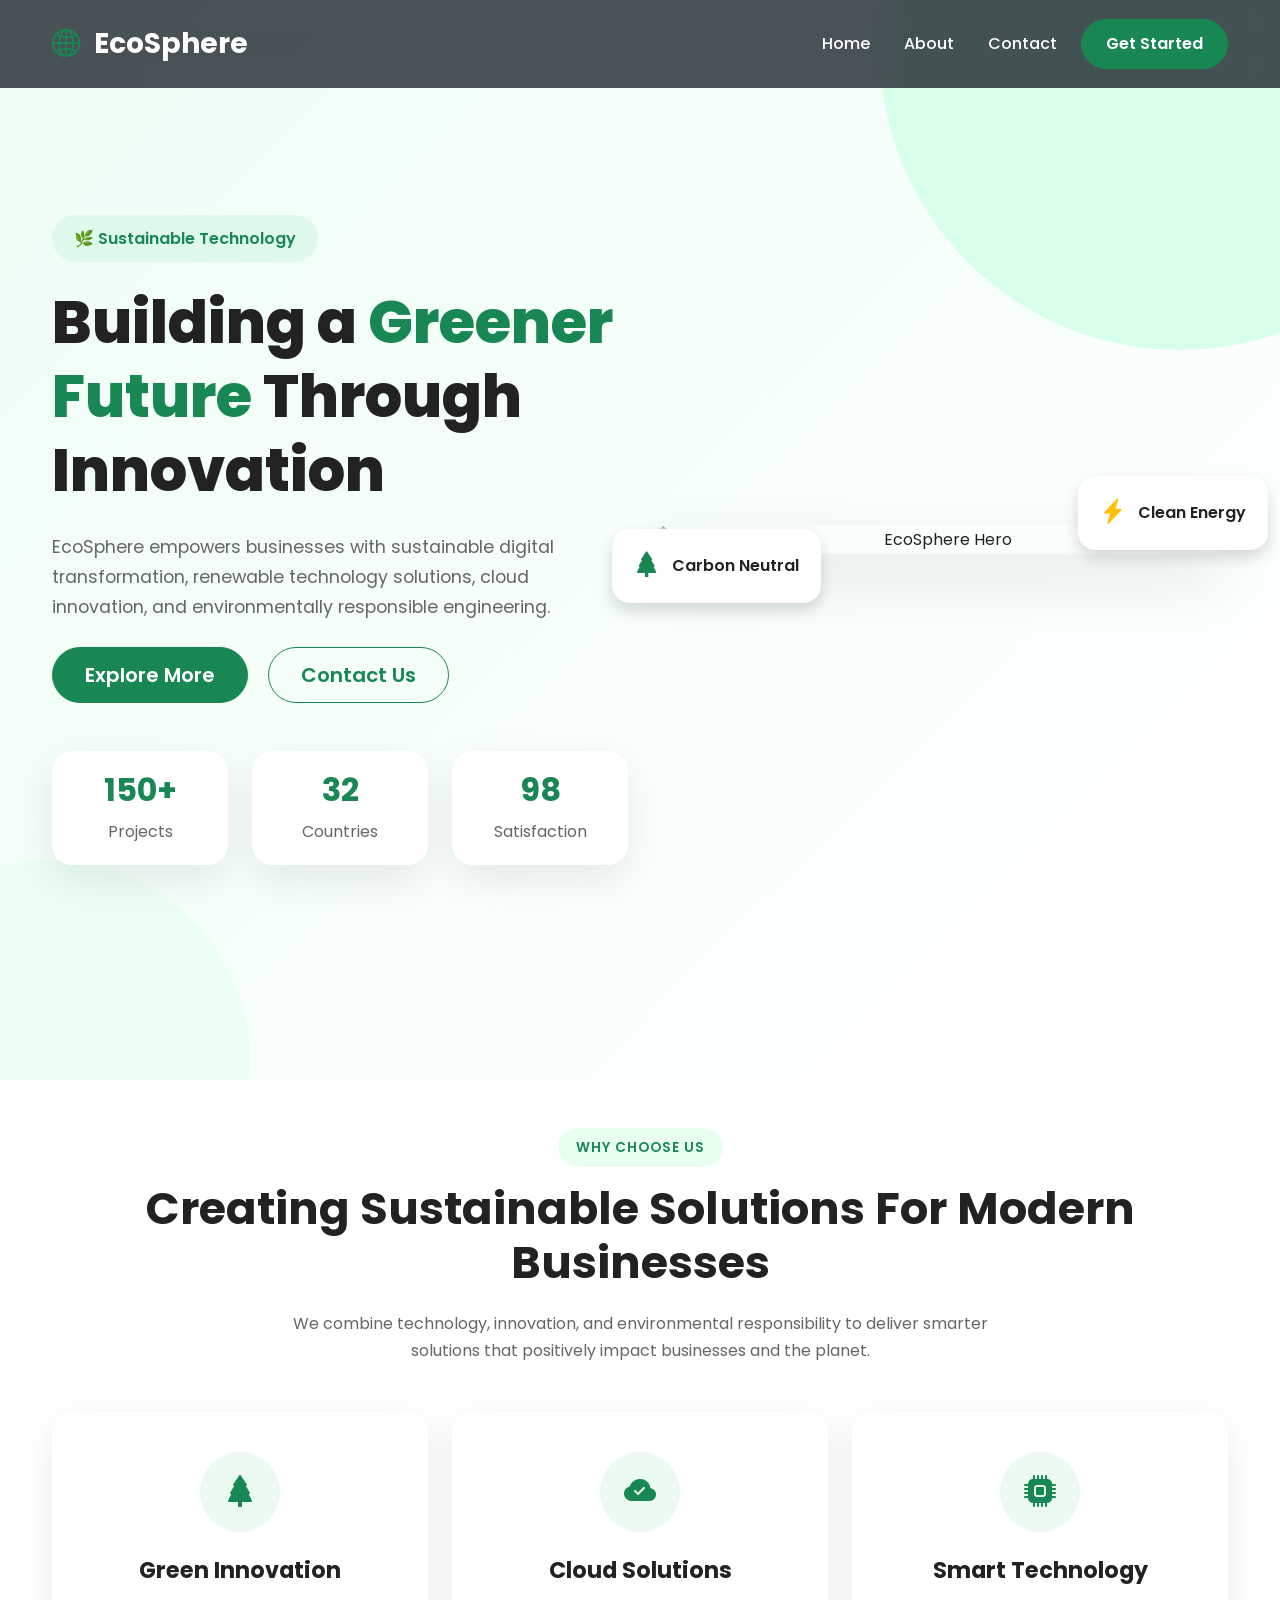
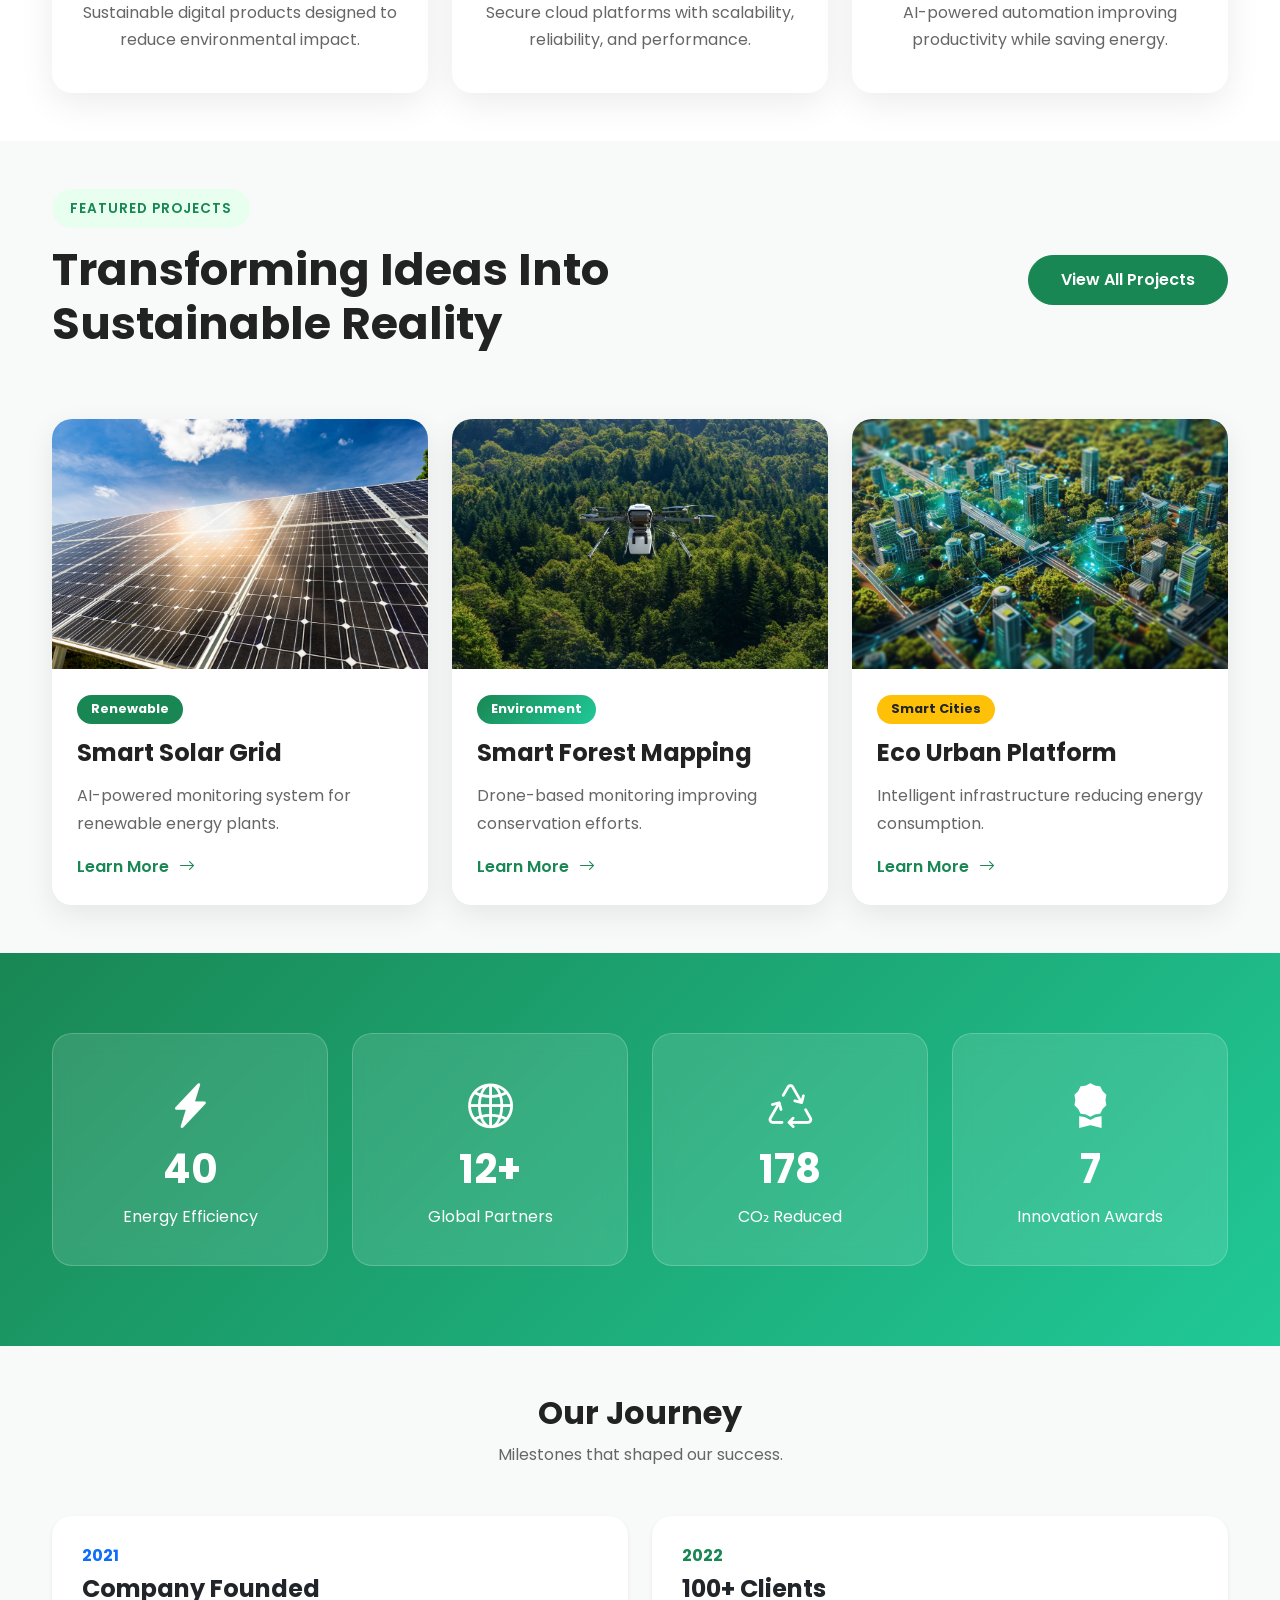
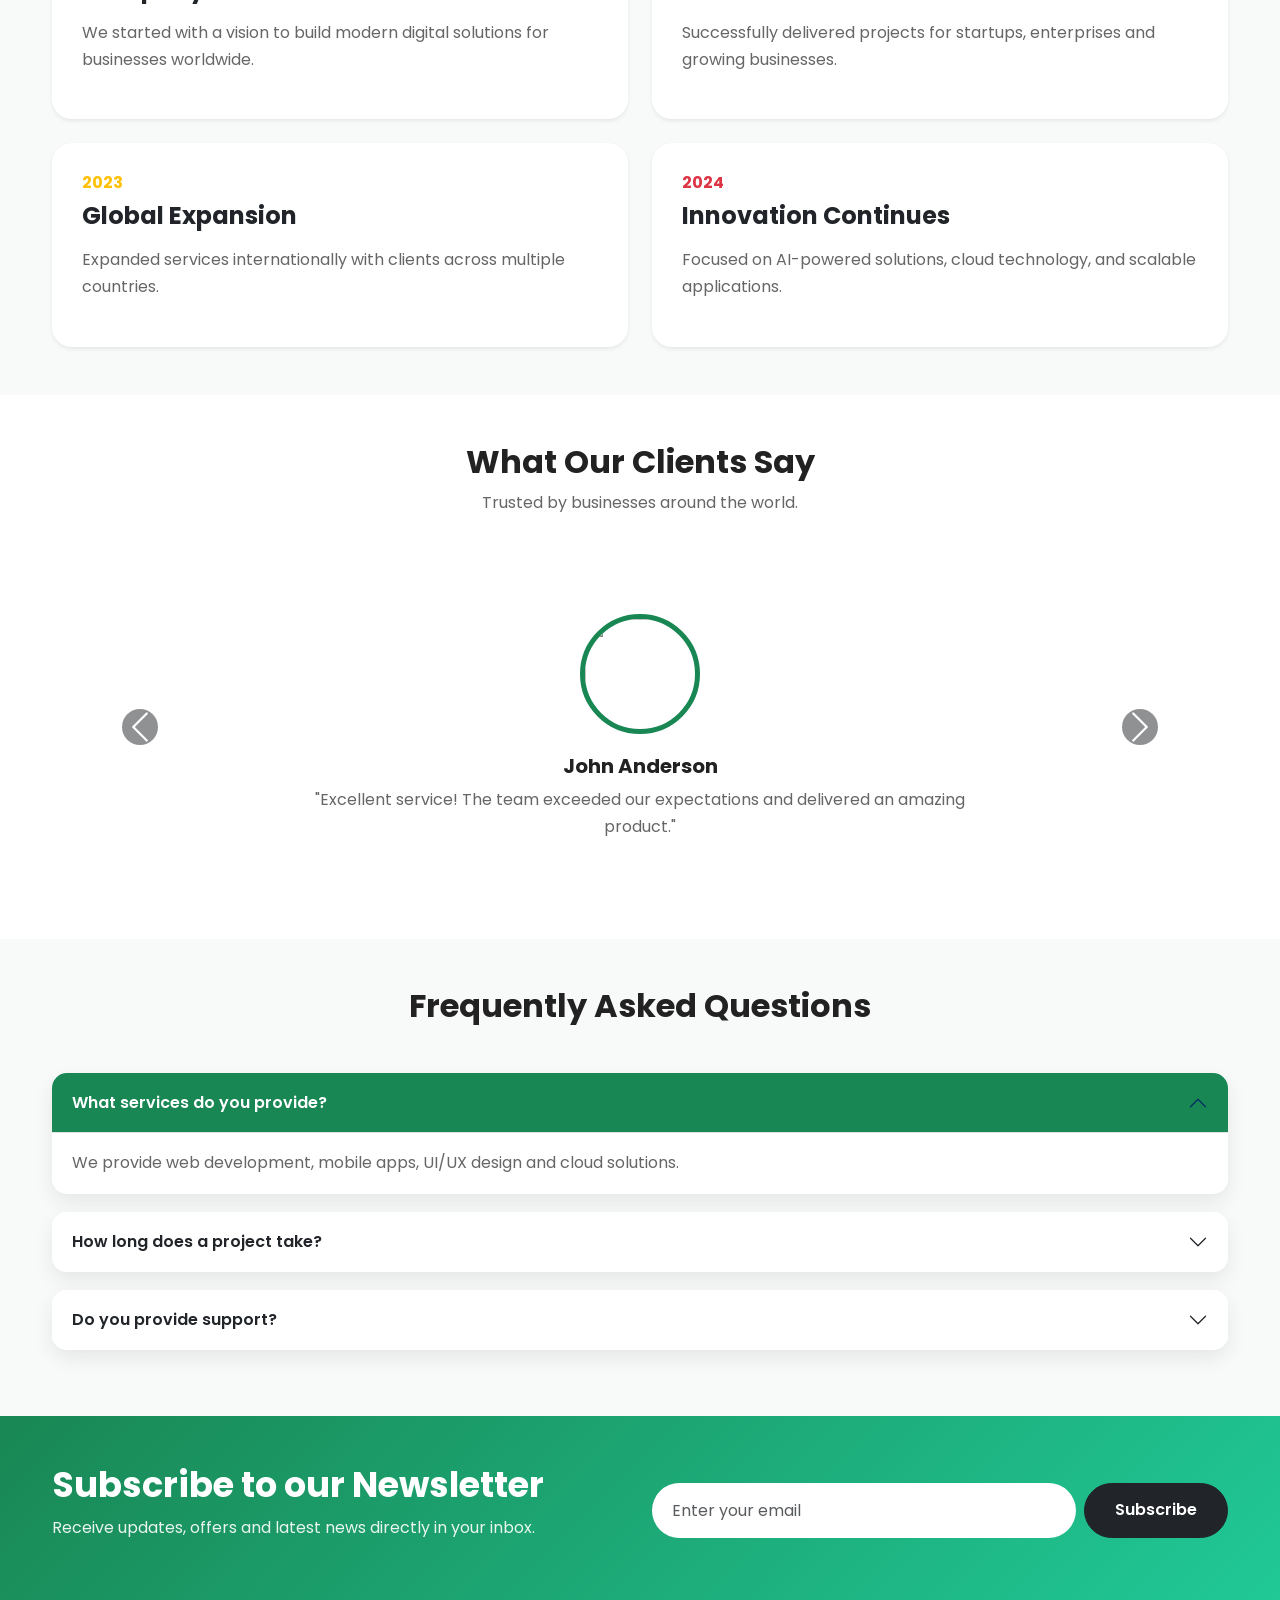
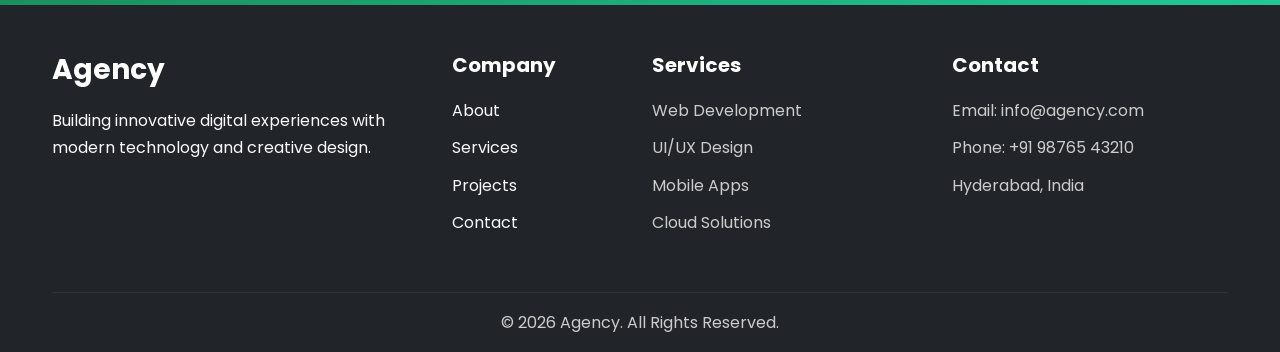
==== index.html @ 586045f1 "Initial EcoSphere website" ====
<!DOCTYPE html>
<html lang="en">

<head>
    <meta charset="UTF-8">
    <meta name="viewport" content="width=device-width, initial-scale=1.0">

    <title>EcoSphere | Sustainable Innovation</title>

    <meta name="description"
        content="EcoSphere is a modern sustainable technology company delivering eco-friendly digital solutions for a greener future.">

    <link rel="icon" href="images/favicon.png">

    <!-- Bootstrap 5 -->
    <link href="https://cdn.jsdelivr.net/npm/bootstrap@5.3.8/dist/css/bootstrap.min.css" rel="stylesheet">

    <!-- Bootstrap Icons -->
    <link rel="stylesheet"
        href="https://cdn.jsdelivr.net/npm/bootstrap-icons@1.13.1/font/bootstrap-icons.min.css">

    <!-- Google Font -->
    <link
        href="https://fonts.googleapis.com/css2?family=Poppins:wght@300;400;500;600;600;700;800&display=swap"
        rel="stylesheet">

    <!-- AOS Animation -->
    <link href="https://unpkg.com/aos@2.3.4/dist/aos.css" rel="stylesheet">

    <!-- Custom CSS -->
    <link rel="stylesheet" href="css/style.css">

</head>

<body>

    <!--==========================
            NAVBAR
    ===========================-->

    <nav class="navbar navbar-expand-lg navbar-dark fixed-top glass-navbar">

        <div class="container">

            <a class="navbar-brand fw-bold fs-3" href="index.html">

                <i class="bi bi-globe2 text-success"></i>

                EcoSphere

            </a>

            <button class="navbar-toggler"
                data-bs-toggle="collapse"
                data-bs-target="#navbarMenu">

                <span class="navbar-toggler-icon"></span>

            </button>

            <div class="collapse navbar-collapse"
                id="navbarMenu">

                <ul class="navbar-nav ms-auto align-items-lg-center">

                    <li class="nav-item">

                        <a class="nav-link active"
                            href="index.html">

                            Home

                        </a>

                    </li>

                    <li class="nav-item">

                        <a class="nav-link"
                            href="about.html">

                            About

                        </a>

                    </li>

                    <li class="nav-item">

                        <a class="nav-link"
                            href="contact.html">

                            Contact

                        </a>

                    </li>

                    <li class="nav-item ms-lg-3">

                        <a href="contact.html"
                            class="btn btn-success rounded-pill px-4">

                            Get Started

                        </a>

                    </li>

                </ul>

            </div>

        </div>

    </nav>

    <!--==========================
            HERO SECTION
    ===========================-->

    <section class="hero">

        <div class="container">

            <div class="row align-items-center min-vh-100">

                <!-- Left -->

                <div class="col-lg-6"
                    data-aos="fade-right">

                    <span class="hero-tag">

                        🌿 Sustainable Technology

                    </span>

                    <h1 class="hero-title mt-4">

                        Building a

                        <span class="text-success">

                            Greener Future

                        </span>

                        Through Innovation

                    </h1>

                    <p class="hero-text">

                        EcoSphere empowers businesses with
                        sustainable digital transformation,
                        renewable technology solutions,
                        cloud innovation,
                        and environmentally responsible engineering.

                    </p>

                    <div class="mt-4">

                        <a href="about.html"
                            class="btn btn-success btn-lg me-3">

                            Explore More

                        </a>

                        <a href="contact.html"
                            class="btn btn-outline-success btn-lg">

                            Contact Us

                        </a>

                    </div>

                    <!-- Hero Statistics -->

                    <div class="row mt-5">

                        <div class="col-4">

                            <div class="stat-box">

                                <h3>

                                    150+

                                </h3>

                                <p>

                                    Projects

                                </p>

                            </div>

                        </div>

                        <div class="col-4">

                            <div class="stat-box">

                                <h3>

                                    32

                                </h3>

                                <p>

                                    Countries

                                </p>

                            </div>

                        </div>

                        <div class="col-4">

                            <div class="stat-box">

                                <h3>

                                    98%

                                </h3>

                                <p>

                                    Satisfaction

                                </p>

                            </div>

                        </div>

                    </div>

                </div>

                <!-- Right -->

                <div class="col-lg-6 text-center"
                    data-aos="fade-left">

                    <div class="hero-image-wrapper">

                        <img
                            src="images/hero.jpg"
                            class="img-fluid hero-image"
                            alt="EcoSphere Hero">

                        <div class="floating-card card-one shadow">

                            <i class="bi bi-tree-fill text-success"></i>

                            <span>

                                Carbon Neutral

                            </span>

                        </div>

                        <div class="floating-card card-two shadow">

                            <i class="bi bi-lightning-charge-fill text-warning"></i>

                            <span>

                                Clean Energy

                            </span>

                        </div>

                    </div>

                </div>

            </div>

        </div>

    </section>

        <!--==========================
            FEATURES
    ===========================-->

    <section class="py-5 bg-white">

        <div class="container">

            <div class="text-center mb-5"
                data-aos="fade-up">

                <span class="section-tag">

                    WHY CHOOSE US

                </span>

                <h2 class="section-title">

                    Creating Sustainable Solutions
                    For Modern Businesses

                </h2>

                <p class="section-text">

                    We combine technology, innovation, and environmental
                    responsibility to deliver smarter solutions that
                    positively impact businesses and the planet.

                </p>

            </div>

            <div class="row g-4">

                <div class="col-lg-4"
                    data-aos="fade-up"
                    data-aos-delay="100">

                    <div class="feature-card">

                        <div class="feature-icon">

                            <i class="bi bi-tree-fill"></i>

                        </div>

                        <h4>

                            Green Innovation

                        </h4>

                        <p>

                            Sustainable digital products designed
                            to reduce environmental impact.

                        </p>

                    </div>

                </div>

                <div class="col-lg-4"
                    data-aos="fade-up"
                    data-aos-delay="250">

                    <div class="feature-card">

                        <div class="feature-icon">

                            <i class="bi bi-cloud-check-fill"></i>

                        </div>

                        <h4>

                            Cloud Solutions

                        </h4>

                        <p>

                            Secure cloud platforms with scalability,
                            reliability, and performance.

                        </p>

                    </div>

                </div>

                <div class="col-lg-4"
                    data-aos="fade-up"
                    data-aos-delay="400">

                    <div class="feature-card">

                        <div class="feature-icon">

                            <i class="bi bi-cpu-fill"></i>

                        </div>

                        <h4>

                            Smart Technology

                        </h4>

                        <p>

                            AI-powered automation improving
                            productivity while saving energy.

                        </p>

                    </div>

                </div>

            </div>

        </div>

    </section>

    <!--==========================
            PROJECTS
    ===========================-->

    <section class="projects py-5">

        <div class="container">

            <div class="row align-items-center mb-5">

                <div class="col-lg-6"
                    data-aos="fade-right">

                    <span class="section-tag">

                        FEATURED PROJECTS

                    </span>

                    <h2 class="section-title">

                        Transforming Ideas Into Sustainable Reality

                    </h2>

                </div>

                <div class="col-lg-6 text-lg-end"
                    data-aos="fade-left">

                    <a href="about.html"
                        class="btn btn-success">

                        View All Projects

                    </a>

                </div>

            </div>

            <div class="row g-4">

                <!-- Project 1 -->

                <div class="col-lg-4"
                    data-aos="zoom-in">

                    <div class="project-card">

                        <img
                            src="images/project1.jpg"
                            class="img-fluid"
                            alt="Solar Energy">

                        <div class="project-content">

                            <span class="badge bg-success">

                                Renewable

                            </span>

                            <h4>

                                Smart Solar Grid

                            </h4>

                            <p>

                                AI-powered monitoring system for
                                renewable energy plants.

                            </p>

                            <a href="#"
                                class="project-link">

                                Learn More

                                <i class="bi bi-arrow-right"></i>

                            </a>

                        </div>

                    </div>

                </div>

                <!-- Project 2 -->

                <div class="col-lg-4"
                    data-aos="zoom-in"
                    data-aos-delay="150">

                    <div class="project-card">

                        <img
                            src="images/project2.jpg"
                            class="img-fluid"
                            alt="Forest">

                        <div class="project-content">

                            <span class="badge bg-primary">

                                Environment

                            </span>

                            <h4>

                                Smart Forest Mapping

                            </h4>

                            <p>

                                Drone-based monitoring
                                improving conservation efforts.

                            </p>

                            <a href="#"
                                class="project-link">

                                Learn More

                                <i class="bi bi-arrow-right"></i>

                            </a>

                        </div>

                    </div>

                </div>

                <!-- Project 3 -->

                <div class="col-lg-4"
                    data-aos="zoom-in"
                    data-aos-delay="300">

                    <div class="project-card">

                        <img
                            src="images/project3.jpg"
                            class="img-fluid"
                            alt="City">

                        <div class="project-content">

                            <span class="badge bg-warning text-dark">

                                Smart Cities

                            </span>

                            <h4>

                                Eco Urban Platform

                            </h4>

                            <p>

                                Intelligent infrastructure
                                reducing energy consumption.

                            </p>

                            <a href="#"
                                class="project-link">

                                Learn More

                                <i class="bi bi-arrow-right"></i>

                            </a>

                        </div>

                    </div>

                </div>

            </div>

        </div>

    </section>

    <!--==========================
            IMPACT
    ===========================-->

    <section class="impact-section">

        <div class="container">

            <div class="row g-4">

                <div class="col-md-6 col-lg-3"
                    data-aos="flip-left">

                    <div class="impact-card">

                        <i class="bi bi-lightning-charge-fill"></i>

                        <h2>

                            95%

                        </h2>

                        <p>

                            Energy Efficiency

                        </p>

                    </div>

                </div>

                <div class="col-md-6 col-lg-3"
                    data-aos="flip-left"
                    data-aos-delay="100">

                    <div class="impact-card">

                        <i class="bi bi-globe2"></i>

                        <h2>

                            30+

                        </h2>

                        <p>

                            Global Partners

                        </p>

                    </div>

                </div>

                <div class="col-md-6 col-lg-3"
                    data-aos="flip-left"
                    data-aos-delay="200">

                    <div class="impact-card">

                        <i class="bi bi-recycle"></i>

                        <h2>

                            420T

                        </h2>

                        <p>

                            CO₂ Reduced

                        </p>

                    </div>

                </div>

                <div class="col-md-6 col-lg-3"
                    data-aos="flip-left"
                    data-aos-delay="300">

                    <div class="impact-card">

                        <i class="bi bi-award-fill"></i>

                        <h2>

                            18

                        </h2>

                        <p>

                            Innovation Awards

                        </p>

                    </div>

                </div>

            </div>

        </div>

    </section>

    <!-- ========================= -->
<!-- INTERACTIVE TIMELINE -->
<!-- ========================= -->
<section id="timeline" class="py-5 bg-light">
    <div class="container">
        <div class="text-center mb-5" data-aos="fade-up">
            <h2 class="fw-bold">Our Journey</h2>
            <p class="text-muted">Milestones that shaped our success.</p>
        </div>

        <div class="row g-4">

            <div class="col-md-6" data-aos="fade-right">
                <div class="card border-0 shadow-sm h-100">
                    <div class="card-body">
                        <h5 class="fw-bold text-primary">2021</h5>
                        <h4>Company Founded</h4>
                        <p class="text-muted">
                            We started with a vision to build modern digital
                            solutions for businesses worldwide.
                        </p>
                    </div>
                </div>
            </div>

            <div class="col-md-6" data-aos="fade-left">
                <div class="card border-0 shadow-sm h-100">
                    <div class="card-body">
                        <h5 class="fw-bold text-success">2022</h5>
                        <h4>100+ Clients</h4>
                        <p class="text-muted">
                            Successfully delivered projects for startups,
                            enterprises and growing businesses.
                        </p>
                    </div>
                </div>
            </div>

            <div class="col-md-6" data-aos="fade-right">
                <div class="card border-0 shadow-sm h-100">
                    <div class="card-body">
                        <h5 class="fw-bold text-warning">2023</h5>
                        <h4>Global Expansion</h4>
                        <p class="text-muted">
                            Expanded services internationally with clients
                            across multiple countries.
                        </p>
                    </div>
                </div>
            </div>

            <div class="col-md-6" data-aos="fade-left">
                <div class="card border-0 shadow-sm h-100">
                    <div class="card-body">
                        <h5 class="fw-bold text-danger">2024</h5>
                        <h4>Innovation Continues</h4>
                        <p class="text-muted">
                            Focused on AI-powered solutions, cloud technology,
                            and scalable applications.
                        </p>
                    </div>
                </div>
            </div>

        </div>
    </div>
</section>

<!-- ========================= -->
<!-- TESTIMONIAL CAROUSEL -->
<!-- ========================= -->
<section id="testimonials" class="py-5">

    <div class="container">

        <div class="text-center mb-5" data-aos="fade-up">
            <h2 class="fw-bold">What Our Clients Say</h2>
            <p class="text-muted">
                Trusted by businesses around the world.
            </p>
        </div>

        <div id="testimonialCarousel"
             class="carousel slide"
             data-bs-ride="carousel">

            <div class="carousel-inner">

                <div class="carousel-item active">

                    <div class="text-center">

                        <img src="https://randomuser.me/api/portraits/men/32.jpg"
                             class="rounded-circle mb-3"
                             width="120"
                             alt="">

                        <h5>John Anderson</h5>

                        <p class="text-muted">
                            "Excellent service! The team exceeded our
                            expectations and delivered an amazing product."
                        </p>

                    </div>

                </div>

                <div class="carousel-item">

                    <div class="text-center">

                        <img src="https://randomuser.me/api/portraits/women/44.jpg"
                             class="rounded-circle mb-3"
                             width="120"
                             alt="">

                        <h5>Emily Watson</h5>

                        <p class="text-muted">
                            "Professional, reliable and highly skilled.
                            Highly recommended for any business."
                        </p>

                    </div>

                </div>

                <div class="carousel-item">

                    <div class="text-center">

                        <img src="https://randomuser.me/api/portraits/men/55.jpg"
                             class="rounded-circle mb-3"
                             width="120"
                             alt="">

                        <h5>Michael Brown</h5>

                        <p class="text-muted">
                            "Outstanding support and modern design.
                            We loved working with this team."
                        </p>

                    </div>

                </div>

            </div>

            <button class="carousel-control-prev"
                    type="button"
                    data-bs-target="#testimonialCarousel"
                    data-bs-slide="prev">

                <span class="carousel-control-prev-icon bg-dark rounded-circle"></span>

            </button>

            <button class="carousel-control-next"
                    type="button"
                    data-bs-target="#testimonialCarousel"
                    data-bs-slide="next">

                <span class="carousel-control-next-icon bg-dark rounded-circle"></span>

            </button>

        </div>

    </div>

</section>

<!-- ========================= -->
<!-- FAQ -->
<!-- ========================= -->
<section id="faq" class="py-5 bg-light">

    <div class="container">

        <div class="text-center mb-5" data-aos="fade-up">
            <h2 class="fw-bold">Frequently Asked Questions</h2>
        </div>

        <div class="accordion" id="faqAccordion">

            <div class="accordion-item">

                <h2 class="accordion-header">

                    <button class="accordion-button"
                            data-bs-toggle="collapse"
                            data-bs-target="#faq1">

                        What services do you provide?

                    </button>

                </h2>

                <div id="faq1"
                     class="accordion-collapse collapse show"
                     data-bs-parent="#faqAccordion">

                    <div class="accordion-body">
                        We provide web development, mobile apps,
                        UI/UX design and cloud solutions.
                    </div>

                </div>

            </div>

            <div class="accordion-item">

                <h2 class="accordion-header">

                    <button class="accordion-button collapsed"
                            data-bs-toggle="collapse"
                            data-bs-target="#faq2">

                        How long does a project take?

                    </button>

                </h2>

                <div id="faq2"
                     class="accordion-collapse collapse"
                     data-bs-parent="#faqAccordion">

                    <div class="accordion-body">
                        Depending on complexity, projects usually
                        take between 2–12 weeks.
                    </div>

                </div>

            </div>

            <div class="accordion-item">

                <h2 class="accordion-header">

                    <button class="accordion-button collapsed"
                            data-bs-toggle="collapse"
                            data-bs-target="#faq3">

                        Do you provide support?

                    </button>

                </h2>

                <div id="faq3"
                     class="accordion-collapse collapse"
                     data-bs-parent="#faqAccordion">

                    <div class="accordion-body">
                        Yes. We provide maintenance and technical support
                        after project completion.
                    </div>

                </div>

            </div>

        </div>

    </div>

</section>

<!-- ========================= -->
<!-- NEWSLETTER -->
<!-- ========================= -->
<section class="py-5 bg-primary text-white">

    <div class="container">

        <div class="row align-items-center">

            <div class="col-lg-6">

                <h2 class="fw-bold">
                    Subscribe to our Newsletter
                </h2>

                <p>
                    Receive updates, offers and latest news directly
                    in your inbox.
                </p>

            </div>

            <div class="col-lg-6">

                <form class="d-flex">

                    <input
                        type="email"
                        class="form-control me-2"
                        placeholder="Enter your email">

                    <button class="btn btn-dark">
                        Subscribe
                    </button>

                </form>

            </div>

        </div>

    </div>

</section>

<!-- ========================= -->
<!-- FOOTER -->
<!-- ========================= -->
<footer class="bg-dark text-white pt-5">

    <div class="container">

        <div class="row">

            <div class="col-lg-4 mb-4">

                <h3 class="fw-bold">Agency</h3>

                <p class="text-light">
                    Building innovative digital experiences with modern
                    technology and creative design.
                </p>

            </div>

            <div class="col-lg-2 col-md-6 mb-4">

                <h5>Company</h5>

                <ul class="list-unstyled">

                    <li><a href="#" class="text-light text-decoration-none">About</a></li>
                    <li><a href="#" class="text-light text-decoration-none">Services</a></li>
                    <li><a href="#" class="text-light text-decoration-none">Projects</a></li>
                    <li><a href="#" class="text-light text-decoration-none">Contact</a></li>

                </ul>

            </div>

            <div class="col-lg-3 col-md-6 mb-4">

                <h5>Services</h5>

                <ul class="list-unstyled">

                    <li>Web Development</li>
                    <li>UI/UX Design</li>
                    <li>Mobile Apps</li>
                    <li>Cloud Solutions</li>

                </ul>

            </div>

            <div class="col-lg-3">

                <h5>Contact</h5>

                <p>Email: info@agency.com</p>
                <p>Phone: +91 98765 43210</p>
                <p>Hyderabad, India</p>

            </div>

        </div>

        <hr class="border-secondary">

        <div class="text-center pb-3">

            <p class="mb-0">
                © 2026 Agency. All Rights Reserved.
            </p>

        </div>

    </div>

</footer>

<!-- Bootstrap JS -->
<script src="https://cdn.jsdelivr.net/npm/bootstrap@5.3.7/dist/js/bootstrap.bundle.min.js"></script>

<!-- AOS JS -->
<script src="https://unpkg.com/aos@2.3.4/dist/aos.js"></script>

<script src="js/script.js"></script>

<script>
AOS.init({
    duration:1000,
    once:true
});
</script>

</body>
</html>
---- css/style.css ----
/*=========================================
  Google Font
=========================================*/
@import url('https://fonts.googleapis.com/css2?family=Poppins:wght@300;400;500;600;700;800&display=swap');

/*=========================================
  Global Styles
=========================================*/

*{
    margin:0;
    padding:0;
    box-sizing:border-box;
}

html{
    scroll-behavior:smooth;
}

body{
    font-family:'Poppins',sans-serif;
    background:#f8faf9;
    color:#222;
    line-height:1.7;
    overflow-x:hidden;
}

a{
    text-decoration:none;
    transition:.3s;
}

img{
    max-width:100%;
    display:block;
}

section{
    padding:90px 0;
}

.container{
    max-width:1200px;
}

.section-tag{
    display:inline-block;
    padding:8px 18px;
    background:#e8fff0;
    color:#198754;
    border-radius:30px;
    font-size:.85rem;
    font-weight:600;
    letter-spacing:1px;
    margin-bottom:15px;
}

.section-title{
    font-size:2.8rem;
    font-weight:700;
    margin-bottom:20px;
}

.section-text{
    max-width:700px;
    margin:auto;
    color:#666;
}

.btn{
    transition:.4s;
}

.btn-success{
    border-radius:40px;
    padding:12px 32px;
    font-weight:600;
}

.btn-success:hover{
    transform:translateY(-4px);
    box-shadow:0 10px 25px rgba(25,135,84,.3);
}

.btn-outline-success{
    border-radius:40px;
    padding:12px 32px;
    font-weight:600;
}

.btn-outline-success:hover{
    transform:translateY(-4px);
}

/*=========================================
 Navbar
=========================================*/

.glass-navbar{
    background:rgba(16,24,32,.75);
    backdrop-filter:blur(12px);
    transition:.4s;
    padding:15px 0;
}

.navbar-brand{
    font-size:1.7rem;
}

.navbar-brand i{
    margin-right:8px;
}

.nav-link{
    color:#fff!important;
    margin-left:18px;
    font-weight:500;
    position:relative;
}

.nav-link::after{
    content:"";
    position:absolute;
    width:0%;
    height:2px;
    background:#20c997;
    left:0;
    bottom:-4px;
    transition:.4s;
}

.nav-link:hover::after{
    width:100%;
}

.nav-link:hover{
    color:#20c997!important;
}

.navbar .btn{
    border-radius:30px;
}

/*=========================================
 Hero
=========================================*/

.hero{
    min-height:100vh;
    background:linear-gradient(135deg,#eefdf5,#ffffff);
    display:flex;
    align-items:center;
    position:relative;
    overflow:hidden;
}

.hero::before{
    content:"";
    position:absolute;
    width:600px;
    height:600px;
    background:#d7ffea;
    border-radius:50%;
    top:-250px;
    right:-200px;
    z-index:0;
}

.hero::after{
    content:"";
    position:absolute;
    width:400px;
    height:400px;
    background:#ecfff5;
    border-radius:50%;
    bottom:-180px;
    left:-150px;
}

.hero .container{
    position:relative;
    z-index:2;
}

.hero-tag{
    display:inline-block;
    background:#dff9ea;
    color:#198754;
    padding:10px 22px;
    border-radius:40px;
    font-weight:600;
}

.hero-title{
    font-size:3.7rem;
    font-weight:800;
    line-height:1.25;
}

.hero-text{
    margin-top:25px;
    color:#666;
    font-size:1.1rem;
}

.hero-image-wrapper{
    position:relative;
}

.hero-image{
    border-radius:30px;
    box-shadow:0 25px 60px rgba(0,0,0,.12);
}

.floating-card{
    position:absolute;
    background:#fff;
    padding:15px 22px;
    border-radius:18px;
    display:flex;
    align-items:center;
    gap:12px;
    font-weight:600;
    animation:float 4s ease-in-out infinite;
}

.card-one{
    top:10%;
    left:-40px;
}

.card-two{
    bottom:15%;
    right:-40px;
}

.floating-card i{
    font-size:1.6rem;
}

.stat-box{
    text-align:center;
    background:#fff;
    border-radius:20px;
    padding:20px;
    box-shadow:0 15px 40px rgba(0,0,0,.08);
    transition:.4s;
}

.stat-box:hover{
    transform:translateY(-8px);
}

.stat-box h3{
    color:#198754;
    font-size:2rem;
    font-weight:700;
}

.stat-box p{
    margin:0;
    color:#666;
}

@keyframes float{

0%{
transform:translateY(0);
}

50%{
transform:translateY(-12px);
}

100%{
transform:translateY(0);
}

}

/*=========================================
 Utility
=========================================*/

.shadow-hover{
    transition:.4s;
}

.shadow-hover:hover{
    transform:translateY(-8px);
    box-shadow:0 25px 40px rgba(0,0,0,.15);
}

.rounded-20{
    border-radius:20px;
}

.rounded-30{
    border-radius:30px;
}

.text-green{
    color:#198754;
}

.bg-light-green{
    background:#effff5;
}
/*=========================================
 FEATURES
=========================================*/

.feature-card{
    background:#fff;
    padding:40px 30px;
    border-radius:20px;
    text-align:center;
    transition:.4s;
    box-shadow:0 10px 35px rgba(0,0,0,.08);
    height:100%;
}

.feature-card:hover{
    transform:translateY(-12px);
    box-shadow:0 25px 45px rgba(0,0,0,.15);
}

.feature-icon{
    width:80px;
    height:80px;
    margin:0 auto 25px;
    border-radius:50%;
    background:#eafaf1;
    display:flex;
    justify-content:center;
    align-items:center;
    font-size:2rem;
    color:#198754;
    transition:.4s;
}

.feature-card:hover .feature-icon{
    background:#198754;
    color:#fff;
    transform:rotate(360deg);
}

.feature-card h4{
    font-size:1.4rem;
    font-weight:700;
    margin-bottom:15px;
}

.feature-card p{
    color:#666;
    margin-bottom:0;
}

/*=========================================
 PROJECTS
=========================================*/

.projects{
    background:#f8faf9;
}

.project-card{
    background:#fff;
    border-radius:20px;
    overflow:hidden;
    transition:.4s;
    box-shadow:0 10px 30px rgba(0,0,0,.08);
    height:100%;
}

.project-card:hover{
    transform:translateY(-10px);
    box-shadow:0 20px 45px rgba(0,0,0,.18);
}

.project-card img{
    width:100%;
    height:250px;
    object-fit:cover;
    transition:.5s;
}

.project-card:hover img{
    transform:scale(1.08);
}

.project-content{
    padding:25px;
}

.project-content h4{
    margin:15px 0;
    font-weight:700;
}

.project-content p{
    color:#666;
}

.project-link{
    color:#198754;
    font-weight:600;
}

.project-link i{
    margin-left:6px;
    transition:.3s;
}

.project-link:hover i{
    margin-left:12px;
}

.badge{
    padding:8px 14px;
    border-radius:20px;
    font-size:.8rem;
}

/*=========================================
 IMPACT SECTION
=========================================*/

.impact-section{
    background:linear-gradient(135deg,#198754,#20c997);
    color:#fff;
    padding:80px 0;
}

.impact-card{
    background:rgba(255,255,255,.12);
    backdrop-filter:blur(10px);
    border-radius:20px;
    padding:35px 20px;
    text-align:center;
    transition:.4s;
    border:1px solid rgba(255,255,255,.2);
}

.impact-card:hover{
    transform:translateY(-10px);
    background:rgba(255,255,255,.2);
}

.impact-card i{
    font-size:2.8rem;
    margin-bottom:20px;
}

.impact-card h2{
    font-size:2.5rem;
    font-weight:700;
    margin-bottom:10px;
}

.impact-card p{
    margin:0;
    font-size:1rem;
}

/*=========================================
 COMMON CARD EFFECTS
=========================================*/

.card{
    transition:.4s;
}

.card:hover{
    transform:translateY(-8px);
    box-shadow:0 20px 40px rgba(0,0,0,.15);
}

.card-body{
    padding:30px;
}

.card h4{
    font-weight:700;
}

.card p{
    color:#666;
}

.bg-light{
    background:#f8faf9 !important;
}

.text-muted{
    color:#666 !important;
}
/*=========================================
 TIMELINE
=========================================*/

#timeline{
    background:#f8faf9;
}

#timeline .card{
    border:none;
    border-radius:20px;
    overflow:hidden;
    transition:.4s;
    box-shadow:0 12px 30px rgba(0,0,0,.08);
}

#timeline .card:hover{
    transform:translateY(-10px);
    box-shadow:0 20px 45px rgba(0,0,0,.15);
}

#timeline h5{
    font-size:1rem;
    margin-bottom:10px;
}

#timeline h4{
    font-weight:700;
    margin-bottom:15px;
}

/*=========================================
 TESTIMONIALS
=========================================*/

#testimonials{
    background:#ffffff;
}

.carousel-item{
    padding:50px 15%;
}

.carousel-item img{
    width:120px;
    height:120px;
    border-radius:50%;
    object-fit:cover;
    border:5px solid #198754;
    margin:auto;
}

.carousel-item h5{
    margin-top:20px;
    font-weight:700;
}

.carousel-item p{
    color:#666;
    font-size:1rem;
    max-width:700px;
    margin:auto;
}

.carousel-control-prev-icon,
.carousel-control-next-icon{
    padding:18px;
    border-radius:50%;
}

/*=========================================
 FAQ
=========================================*/

.accordion-item{
    border:none;
    margin-bottom:18px;
    border-radius:15px !important;
    overflow:hidden;
    box-shadow:0 8px 20px rgba(0,0,0,.08);
}

.accordion-button{
    font-weight:600;
    padding:20px;
}

.accordion-button:not(.collapsed){
    background:#198754;
    color:#fff;
}

.accordion-button:focus{
    box-shadow:none;
}

.accordion-body{
    color:#666;
    line-height:1.8;
}

/*=========================================
 NEWSLETTER
=========================================*/

.bg-primary{
    background:linear-gradient(135deg,#198754,#20c997)!important;
}

.bg-primary h2{
    font-size:2.2rem;
    font-weight:700;
}

.bg-primary p{
    opacity:.9;
}

.bg-primary input{
    height:55px;
    border-radius:35px;
    border:none;
    padding-left:20px;
}

.bg-primary button{
    border-radius:35px;
    padding:0 30px;
    font-weight:600;
}

.bg-primary button:hover{
    transform:translateY(-3px);
}

/*=========================================
 FOOTER
=========================================*/

footer{
    background:#101820;
}

footer h3,
footer h5{
    margin-bottom:20px;
    font-weight:700;
}

footer p,
footer li{
    color:#ccc;
    margin-bottom:10px;
}

footer ul{
    padding-left:0;
    list-style:none;
}

footer a{
    color:#ccc;
    transition:.3s;
}

footer a:hover{
    color:#20c997;
    padding-left:6px;
}

footer hr{
    opacity:.2;
}

/*=========================================
 RESPONSIVE
=========================================*/

@media(max-width:992px){

.hero-title{
    font-size:2.8rem;
}

.hero{
    text-align:center;
}

.hero-image-wrapper{
    margin-top:50px;
}

.card-one,
.card-two{
    position:static;
    margin:20px auto;
}

.section-title{
    font-size:2.2rem;
}

}

@media(max-width:768px){

.hero-title{
    font-size:2.2rem;
}

.section-title{
    font-size:1.9rem;
}

.hero-text{
    font-size:1rem;
}

.carousel-item{
    padding:40px 20px;
}

.feature-card,
.project-card,
.impact-card{
    margin-bottom:25px;
}

.bg-primary form{
    flex-direction:column;
}

.bg-primary input{
    margin-bottom:15px;
}

.bg-primary button{
    width:100%;
    height:55px;
}

footer{
    text-align:center;
}

}

@media(max-width:576px){

.hero{
    padding-top:100px;
}

.hero-title{
    font-size:1.8rem;
}

.section-title{
    font-size:1.6rem;
}

.stat-box{
    margin-bottom:20px;
}

.feature-icon{
    width:70px;
    height:70px;
    font-size:1.7rem;
}

.project-card img{
    height:220px;
}

.carousel-item img{
    width:100px;
    height:100px;
}

}

/*=========================================
 SCROLLBAR
=========================================*/

::-webkit-scrollbar{
    width:10px;
}

::-webkit-scrollbar-thumb{
    background:#198754;
    border-radius:10px;
}

::-webkit-scrollbar-track{
    background:#f2f2f2;
}

/*=========================================
 SELECTION
=========================================*/

::selection{
    background:#198754;
    color:#fff;
}

/*=========================================
 ABOUT / SERVICES / CONTACT PAGE HERO
=========================================*/


.about-hero,
.services-hero,
.contact-hero{

    min-height:100vh;

    display:flex;

    align-items:center;

    position:relative;

    background:
    linear-gradient(
        rgba(0,0,0,.55),
        rgba(0,0,0,.55)
    ),
    url("../images/hero-bg.jpg");

    background-size:cover;

    background-position:center;

}



.about-hero h1,
.services-hero h1,
.contact-hero h1{

    letter-spacing:1px;

}



/*=========================================
 ABOUT PAGE
=========================================*/


.list-group-item{

    padding:15px;

    font-weight:500;

    color:#555;

    border:none;

}



.list-group-item::before{

    color:#198754;

}



.feature-card h3{

    margin-bottom:15px;

}




/*=========================================
 TEAM SECTION
=========================================*/


.project-card.text-center img{

    height:280px;

    object-fit:cover;

}



.project-card.text-center .project-content{

    padding:25px;

}





/*=========================================
 CONTACT FORM
=========================================*/


.form-control{

    padding:15px 18px;

    border-radius:12px;

    border:1px solid #ddd;

}



.form-control:focus{

    border-color:#198754;

    box-shadow:0 0 0 .2rem rgba(25,135,84,.15);

}



textarea.form-control{

    resize:none;

}





/*=========================================
 GOOGLE MAP
=========================================*/


iframe{

    width:100%;

    min-height:400px;

}






/*=========================================
 SERVICES PAGE
=========================================*/


.services-hero{

    background:
    linear-gradient(
        rgba(0,0,0,.6),
        rgba(0,0,0,.6)
    ),
    url("../images/services-bg.jpg");

    background-size:cover;

    background-position:center;

}





/*=========================================
 CONTACT HERO
=========================================*/


.contact-hero{

    background:
    linear-gradient(
        rgba(0,0,0,.6),
        rgba(0,0,0,.6)
    ),
    url("../images/contact-bg.jpg");

    background-size:cover;

    background-position:center;

}





/*=========================================
 ABOUT HERO
=========================================*/


.about-hero{

    background:
    linear-gradient(
        rgba(0,0,0,.55),
        rgba(0,0,0,.55)
    ),
    url("../images/about-bg.jpg");

    background-size:cover;

    background-position:center;

}





/*=========================================
 SOCIAL ICONS FOOTER
=========================================*/


footer .fs-5{

    width:40px;

    height:40px;

    display:inline-flex;

    align-items:center;

    justify-content:center;

    background:#198754;

    border-radius:50%;

}



footer .fs-5:hover{

    background:#20c997;

    transform:translateY(-5px);

}







/*=========================================
 IMAGE HOVER
=========================================*/


.img-fluid{

    transition:.5s;

}



.img-fluid:hover{

    transform:scale(1.03);

}





/*=========================================
 MOBILE FIXES
=========================================*/


@media(max-width:768px){


    .about-hero,
    .services-hero,
    .contact-hero{

        min-height:80vh;

        text-align:center;

    }



    .project-card.text-center img{

        height:240px;

    }



    iframe{

        min-height:300px;

    }


}
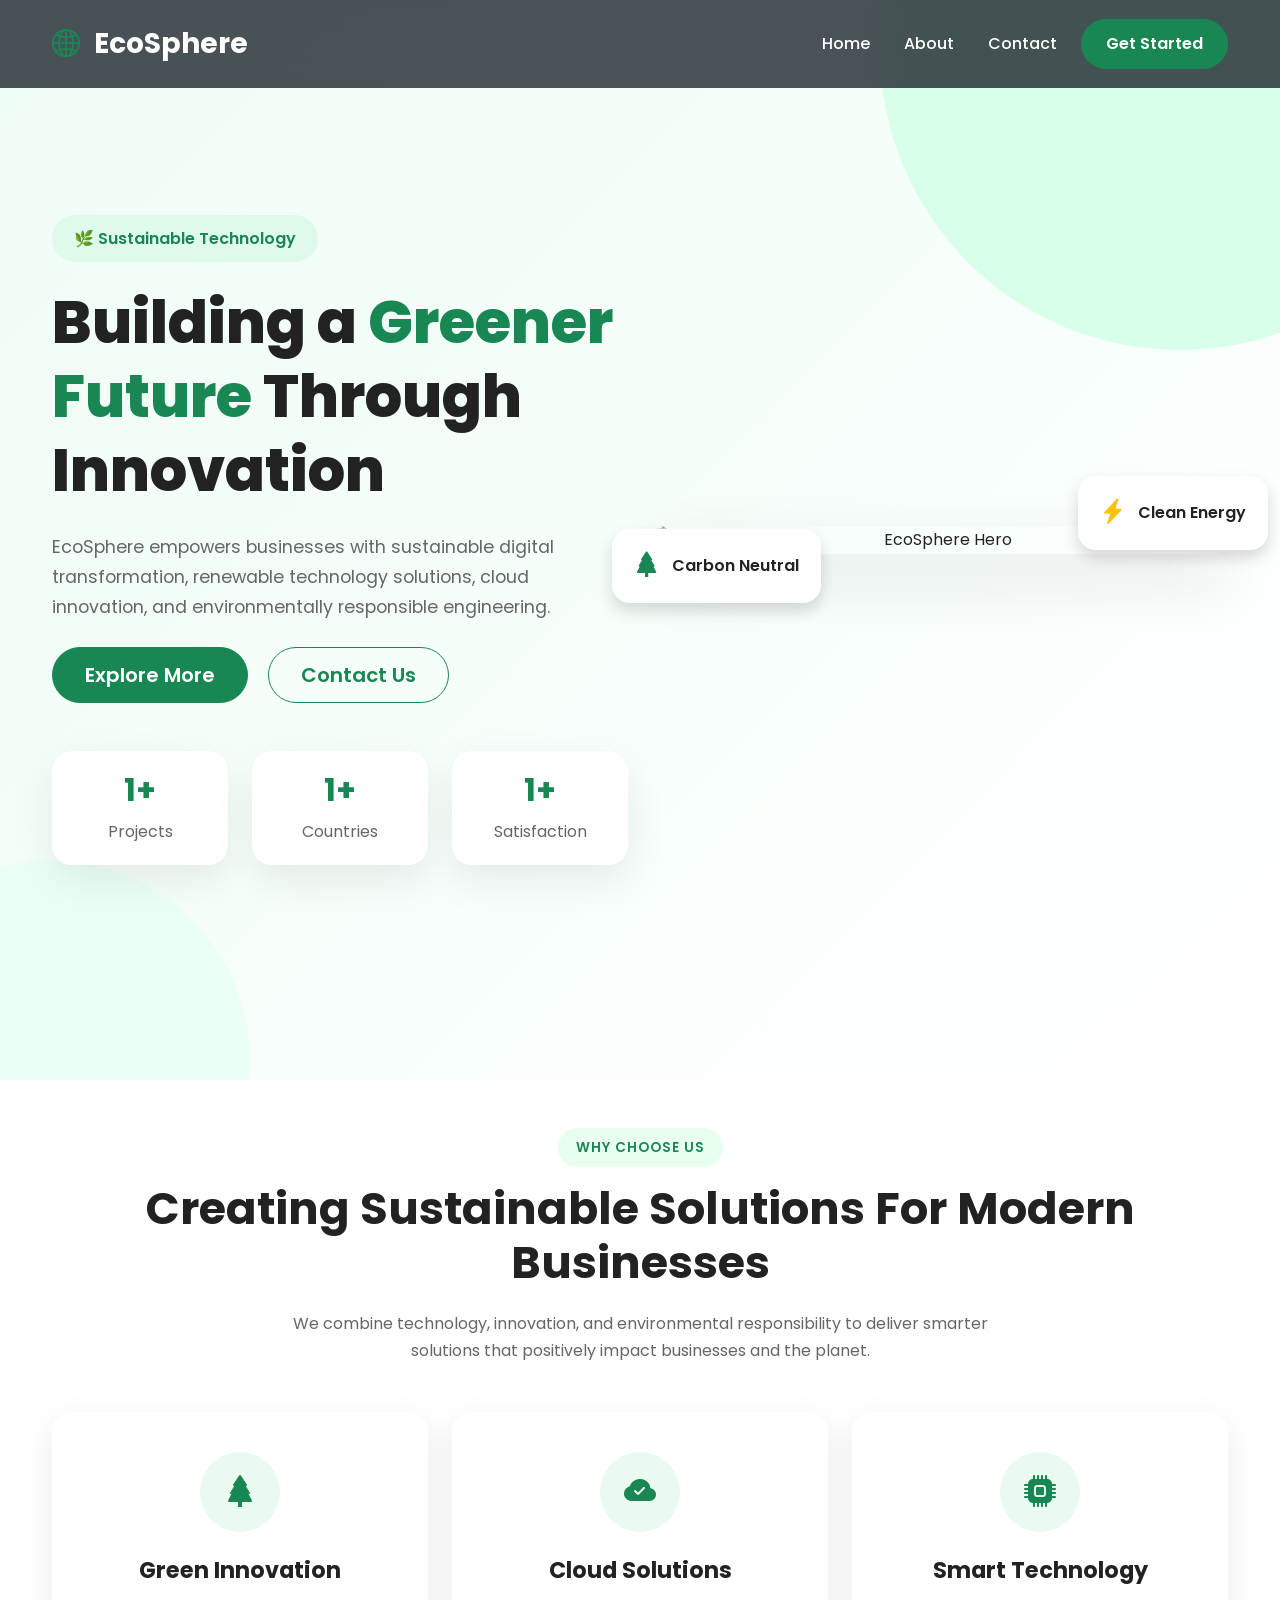
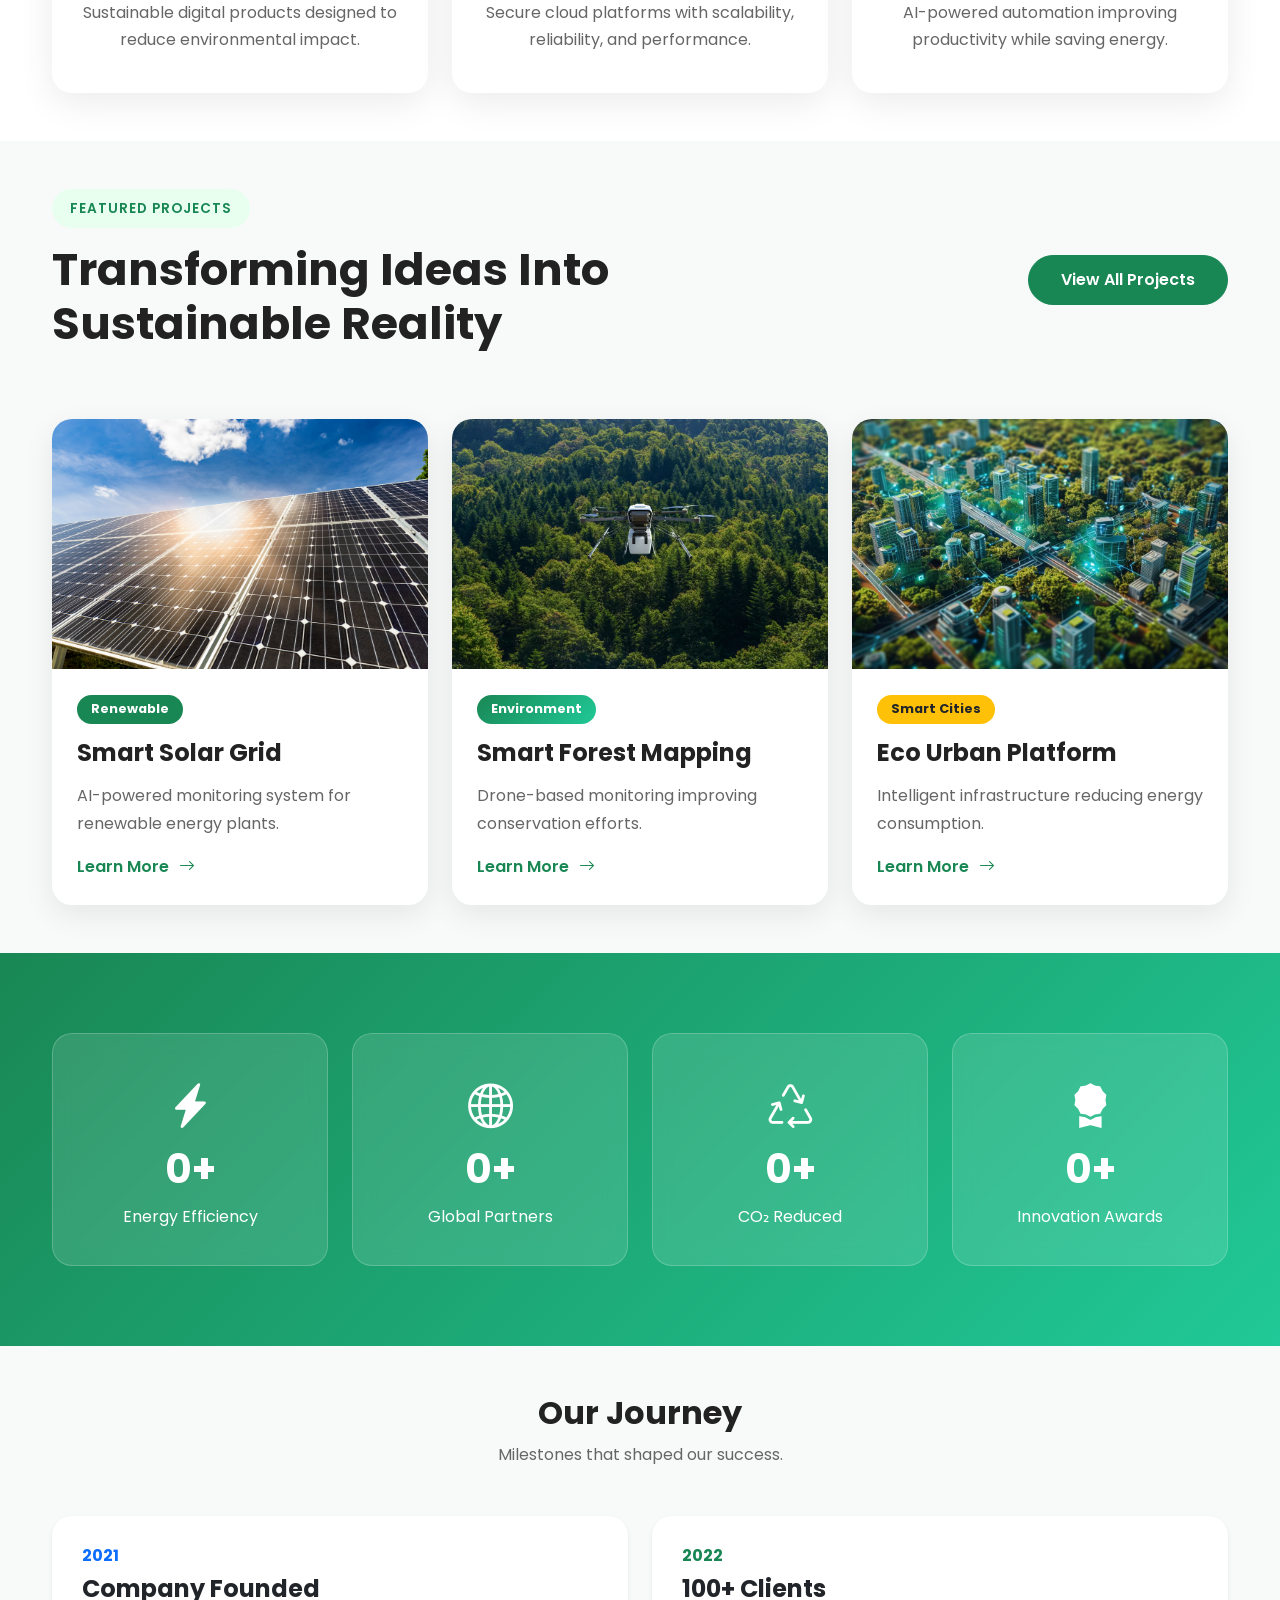
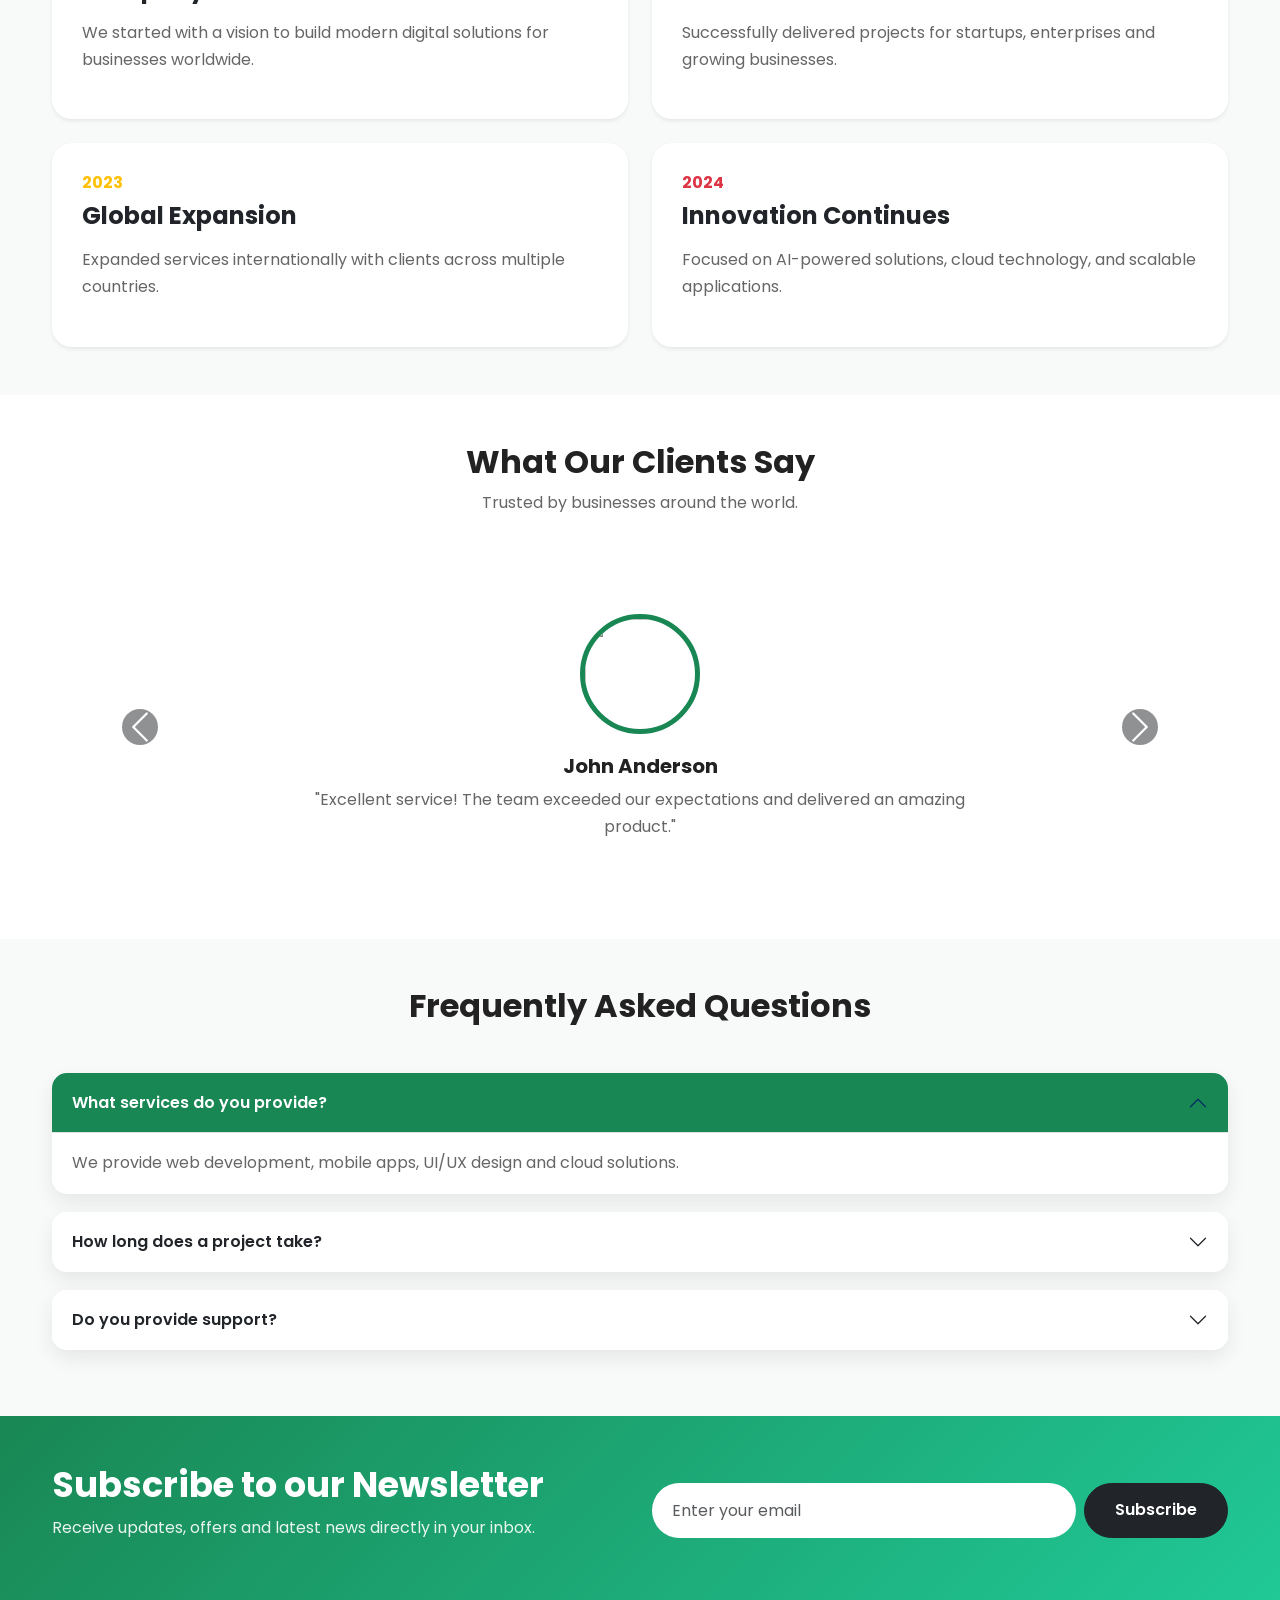
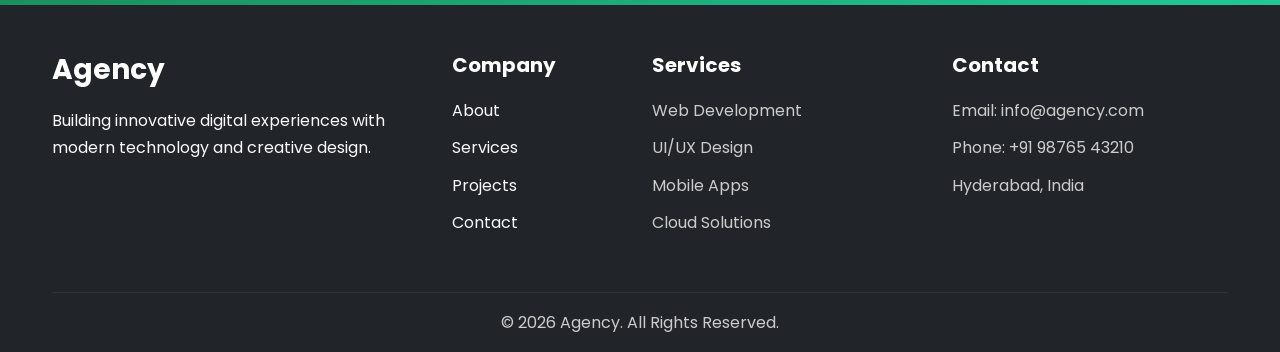
==== commit 54bf4646: "Initial EcoSphere website" ====
--- a/index.html
+++ b/index.html
@@ -188,7 +188,7 @@
 
                                 <h3>
 
-                                    150+
+                                    +1
 
                                 </h3>
 
@@ -208,7 +208,7 @@
 
                                 <h3>
 
-                                    32
+                                    +1
 
                                 </h3>
 
@@ -228,7 +228,7 @@
 
                                 <h3>
 
-                                    98%
+                                    +1%
 
                                 </h3>
 
@@ -635,7 +635,7 @@
 
                         <h2>
 
-                            95%
+                            +1%
 
                         </h2>
 
@@ -659,7 +659,7 @@
 
                         <h2>
 
-                            30+
+                            +1
 
                         </h2>
 
@@ -683,7 +683,7 @@
 
                         <h2>
 
-                            420T
+                            +1T
 
                         </h2>
 
@@ -707,7 +707,7 @@
 
                         <h2>
 
-                            18
+                            +1
 
                         </h2>
 
